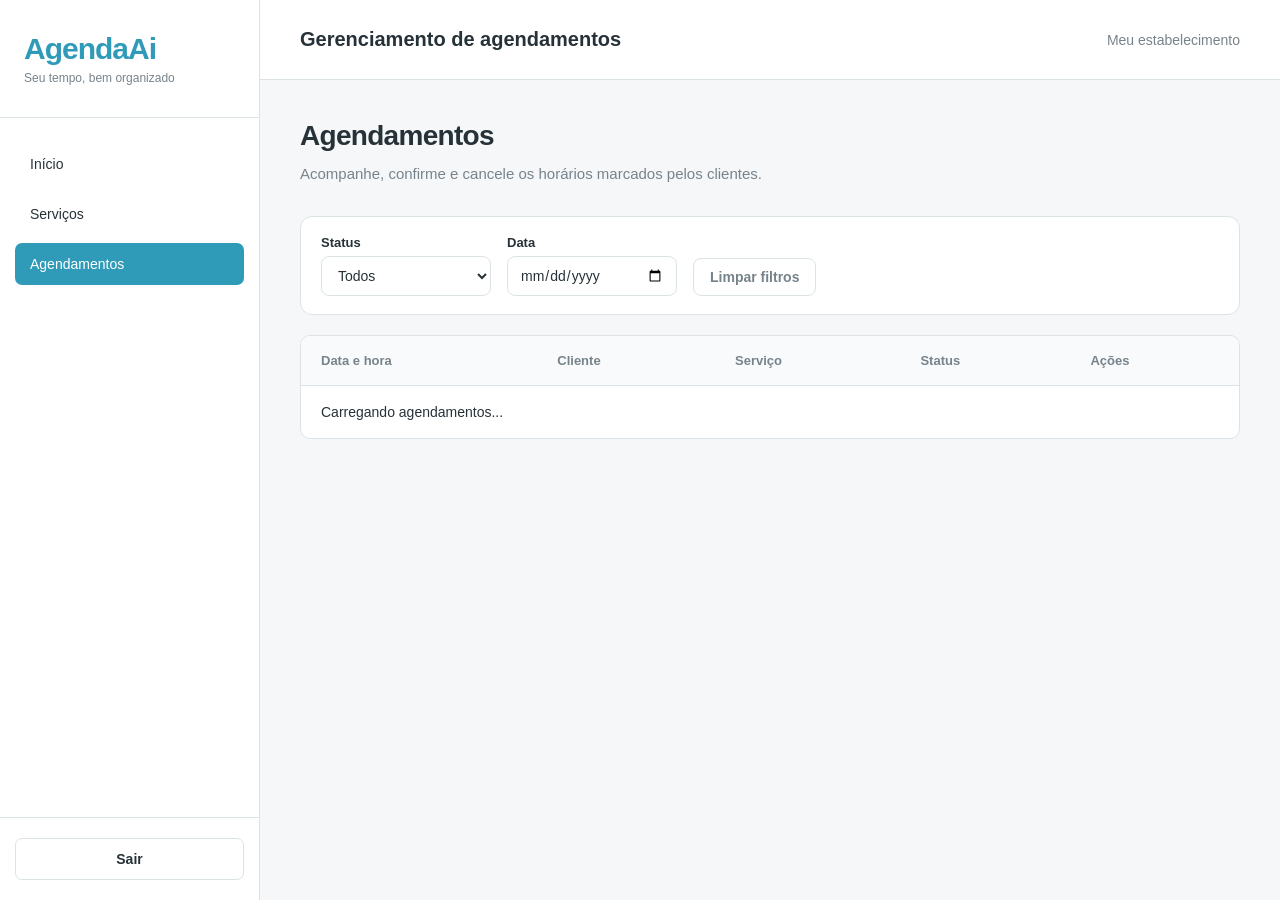
==== frontend/agendamentos.html @ 0bf01577 "feat: implementar tela de agendamentos" ====
<!DOCTYPE html>
<html lang="pt-BR">

<head>
    <meta charset="UTF-8">
    <meta name="viewport" content="width=device-width, initial-scale=1.0">
    <title>AgendaAi - Agendamentos</title>

    <!-- reaproveita o layout da tela de servicos (sidebar, topbar, tabela) -->
    <link rel="stylesheet" href="css/servicos.css">
    <!-- estilos extras so desta tela (filtros e status) -->
    <link rel="stylesheet" href="css/agendamentos.css">
</head>

<body>

    <main class="dashboard-container">

        <aside class="sidebar">

            <div class="sidebar-brand">
                <h1>AgendaAi</h1>
                <p>Seu tempo, bem organizado</p>
            </div>

            <nav class="sidebar-menu">

                <a href="inicio.html" class="menu-item">
                    Início
                </a>

                <a href="servicos.html" class="menu-item">
                    Serviços
                </a>

                <a href="agendamentos.html" class="menu-item active">
                    Agendamentos
                </a>

            </nav>

            <div class="sidebar-footer">
                <button id="btn-sair" type="button">
                    Sair
                </button>
            </div>

        </aside>

        <section class="main-content">

            <header class="topbar">
                <h2>Gerenciamento de agendamentos</h2>

                <div class="user-info">
                    <span>Meu estabelecimento</span>
                </div>
            </header>

            <div class="page-content">

                <div class="page-header">

                    <div>
                        <h1>Agendamentos</h1>
                        <p>Acompanhe, confirme e cancele os horários marcados pelos clientes.</p>
                    </div>

                </div>

                <!-- filtros (div, e nao form, para nao herdar o estilo de card do form) -->
                <div class="filtros">

                    <div class="filtro-grupo">
                        <label for="filtro-status">Status</label>
                        <select id="filtro-status">
                            <option value="">Todos</option>
                            <option value="pendente">Agendado</option>
                            <option value="confirmado">Confirmado</option>
                            <option value="concluido">Concluído</option>
                            <option value="cancelado">Cancelado</option>
                        </select>
                    </div>

                    <div class="filtro-grupo">
                        <label for="filtro-data">Data</label>
                        <input type="date" id="filtro-data">
                    </div>

                    <button id="btn-limpar-filtros" class="btn-limpar" type="button">
                        Limpar filtros
                    </button>

                </div>

                <section class="services-section">

                    <div class="table-container">

                        <table>
                            <thead>
                                <tr>
                                    <th>Data e hora</th>
                                    <th>Cliente</th>
                                    <th>Serviço</th>
                                    <th>Status</th>
                                    <th>Ações</th>
                                </tr>
                            </thead>

                            <tbody id="lista-agendamentos">
                                <tr>
                                    <td colspan="5">
                                        Carregando agendamentos...
                                    </td>
                                </tr>
                            </tbody>
                        </table>

                    </div>

                </section>

            </div>

        </section>

    </main>

    <script src="js/config.js"></script>
    

</body>

</html>
---- frontend/css/servicos.css ----
/* cores principais do agendaai */
:root {
    --azul-principal: #309BB8;
    --azul-hover: #267f99;
    --fundo: #f5f7f9;
    --branco: #ffffff;
    --texto: #263238;
    --cinza: #77838b;
    --borda: #dce3e7;
}

/* configuracoes gerais */
* {
    margin: 0;
    padding: 0;
    box-sizing: border-box;
}

body {
    font-family: "Segoe UI", Arial, sans-serif;
    color: var(--texto);
    background: var(--fundo);
}

/* estrutura principal */
.dashboard-container {
    display: flex;
    min-height: 100vh;
}

/* menu lateral */
.sidebar {
    width: 260px;
    min-height: 100vh;
    display: flex;
    flex-direction: column;
    flex-shrink: 0;
    background: var(--branco);
    border-right: 1px solid var(--borda);
}

/* identidade do menu */
.sidebar-brand {
    padding: 32px 24px;
    border-bottom: 1px solid var(--borda);
}

.sidebar-brand h1 {
    color: var(--azul-principal);
    font-size: 30px;
    font-weight: 700;
    letter-spacing: -1px;
}

.sidebar-brand p {
    margin-top: 5px;
    color: var(--cinza);
    font-size: 12px;
}

/* opcoes do menu */
.sidebar-menu {
    display: flex;
    flex-direction: column;
    gap: 8px;
    padding: 25px 15px;
}

.menu-item {
    padding: 13px 15px;
    border-radius: 7px;
    color: var(--texto);
    text-decoration: none;
    font-size: 14px;
    font-weight: 500;
    transition: background 0.2s, color 0.2s;
}

.menu-item:hover {
    background: #edf6f8;
    color: var(--azul-hover);
}

.menu-item.active {
    background: var(--azul-principal);
    color: var(--branco);
}

/* rodape do menu */
.sidebar-footer {
    margin-top: auto;
    padding: 20px 15px;
    border-top: 1px solid var(--borda);
}

.sidebar-footer button {
    width: 100%;
    padding: 12px;
    border: 1px solid var(--borda);
    border-radius: 7px;
    background: var(--branco);
    color: var(--texto);
    font-family: inherit;
    font-size: 14px;
    font-weight: 600;
    cursor: pointer;
    transition: 0.2s;
}

.sidebar-footer button:hover {
    background: #fceeee;
    border-color: #e5baba;
    color: #c0392b;
}

/* conteudo principal */
.main-content {
    flex: 1;
    min-width: 0;
}

/* cabecalho */
.topbar {
    min-height: 80px;
    display: flex;
    align-items: center;
    justify-content: space-between;
    gap: 15px;
    padding: 0 40px;
    background: var(--branco);
    border-bottom: 1px solid var(--borda);
}

.topbar h2 {
    font-size: 20px;
    font-weight: 600;
}

.user-info {
    color: var(--cinza);
    font-size: 14px;
}

/* area da pagina */
.page-content {
    padding: 40px;
}

/* cabecalho dos servicos */
.page-header {
    display: flex;
    align-items: center;
    justify-content: space-between;
    gap: 20px;
    margin-bottom: 30px;
}

.page-header h1 {
    font-size: 28px;
    font-weight: 650;
    letter-spacing: -0.7px;
}

.page-header p {
    margin-top: 10px;
    color: var(--cinza);
    font-size: 15px;
    line-height: 1.6;
}

/* botao de novo servico */
#btn-novo-servico,
.btn-novo-servico {
    padding: 12px 18px;
    border: none;
    border-radius: 7px;
    background: var(--azul-principal);
    color: var(--branco);
    font-family: inherit;
    font-size: 14px;
    font-weight: 600;
    cursor: pointer;
    transition: background 0.2s;
}

#btn-novo-servico:hover,
.btn-novo-servico:hover {
    background: var(--azul-hover);
}

/* tabela de servicos */
.services-section {
    background: var(--branco);
    border: 1px solid var(--borda);
    border-radius: 10px;
    overflow: hidden;
}

.table-container {
    width: 100%;
    overflow-x: auto;
}

table {
    width: 100%;
    border-collapse: collapse;
    text-align: left;
}

thead {
    background: #f8fafb;
}

th {
    padding: 17px 20px;
    color: var(--cinza);
    font-size: 13px;
    font-weight: 600;
    border-bottom: 1px solid var(--borda);
}

td {
    padding: 18px 20px;
    font-size: 14px;
    border-bottom: 1px solid var(--borda);
}

tbody tr:last-child td {
    border-bottom: none;
}

tbody tr:hover {
    background: #fafcfd;
}

/* botoes de acoes */
.btn-editar,
.btn-status {
    padding: 8px 12px;
    border: none;
    border-radius: 6px;
    font-family: inherit;
    font-size: 13px;
    font-weight: 600;
    cursor: pointer;
    transition: background 0.2s;
}

.btn-editar {
    background: #e8f4f7;
    color: var(--azul-principal);
    margin-right: 5px;
}

.btn-editar:hover {
    background: #d5edf2;
}

.btn-status {
    background: #edf0f2;
    color: #52616b;
}

.btn-status:hover {
    background: #dfe5e8;
}

.services-section table td:last-child {
    white-space: nowrap;
}

/* indicadores de status */
.status-servico {
    display: inline-block;
    padding: 5px 11px;
    border-radius: 20px;
    font-size: 12px;
    font-weight: 600;
}

.status-servico.ativo {
    background: #e5f5ec;
    color: #23834d;
}

.status-servico.inativo {
    background: #edf0f2;
    color: #66737c;
}

/* modal de cadastro e edicao */
.modal-overlay {
    display: none;
    position: fixed;
    inset: 0;
    z-index: 10;
    align-items: center;
    justify-content: center;
    padding: 20px;
    background: rgba(38, 50, 56, 0.45);
}

.modal-overlay.aberto {
    display: flex;
}

.modal-content {
    width: 100%;
    max-width: 520px;
    max-height: 90vh;
    overflow-y: auto;
    padding: 30px;
    background: var(--branco);
    border-radius: 12px;
    box-shadow: 0 10px 35px rgba(31, 54, 65, 0.15);
}

.modal-header {
    display: flex;
    align-items: center;
    justify-content: space-between;
    margin-bottom: 25px;
}

.modal-header h2 {
    font-size: 21px;
    font-weight: 600;
}

#btn-fechar-modal {
    border: none;
    background: transparent;
    color: var(--cinza);
    font-size: 28px;
    cursor: pointer;
}

/* campos do formulario */
#form-servico {
    display: flex;
    flex-direction: column;
    gap: 18px;
}

.input-group {
    display: flex;
    flex-direction: column;
    gap: 8px;
}

.input-group label {
    font-size: 14px;
    font-weight: 600;
}

.input-group input,
.input-group textarea {
    width: 100%;
    padding: 12px 14px;
    border: 1px solid var(--borda);
    border-radius: 7px;
    color: var(--texto);
    font-family: inherit;
    font-size: 14px;
    outline: none;
}

.input-group textarea {
    min-height: 90px;
    resize: vertical;
}

.input-group input:focus,
.input-group textarea:focus {
    border-color: var(--azul-principal);
    box-shadow: 0 0 0 3px rgba(48, 155, 184, 0.12);
}

/* organizacao dos campos */
.form-row {
    display: grid;
    grid-template-columns: 1fr 1fr;
    gap: 15px;
}

/* botoes do formulario */
.modal-actions {
    display: flex;
    justify-content: flex-end;
    gap: 10px;
    margin-top: 10px;
}

.modal-actions button {
    padding: 12px 18px;
    border: none;
    border-radius: 7px;
    font-family: inherit;
    font-size: 14px;
    font-weight: 600;
    cursor: pointer;
}

#btn-cancelar {
    background: #edf0f2;
    color: var(--texto);
}

#form-servico button[type="submit"] {
    background: var(--azul-principal);
    color: var(--branco);
}

#form-servico button[type="submit"]:hover {
    background: var(--azul-hover);
}

#mensagem-servico {
    color: #d64545;
    font-size: 13px;
}

/* responsividade */
@media (max-width: 760px) {

    .dashboard-container {
        flex-direction: column;
    }

    .sidebar {
        width: 100%;
        min-height: auto;
    }

    .sidebar-brand {
        padding: 20px;
    }

    .sidebar-menu {
        flex-direction: row;
        flex-wrap: wrap;
        padding: 12px;
    }

    .sidebar-footer {
        padding: 12px;
    }

    .sidebar-footer button {
        max-width: 180px;
    }

    .topbar {
        min-height: 65px;
        padding: 15px 20px;
        flex-wrap: wrap;
    }

    .page-content {
        padding: 25px 20px;
    }

    .page-header {
        align-items: flex-start;
        flex-direction: column;
    }

    #btn-novo-servico,
    .btn-novo-servico {
        width: 100%;
    }

    .table-container table {
        min-width: 650px;
    }
}

@media (max-width: 500px) {

    .modal-content {
        padding: 22px;
    }

    .form-row {
        grid-template-columns: 1fr;
    }
}

@media (max-width: 400px) {

    .sidebar-menu {
        gap: 5px;
    }

    .menu-item {
        padding: 10px;
        font-size: 13px;
    }

    .topbar h2 {
        font-size: 17px;
    }

    .page-content {
        padding: 20px 15px;
    }

    .modal-actions {
        flex-direction: column;
    }

    .modal-actions button {
        width: 100%;
    }

    .btn-editar,
    .btn-status {
        padding: 7px 9px;
        font-size: 12px;
    }
}
---- frontend/css/agendamentos.css ----
/* barra de filtros */
.filtros {
    display: flex;
    align-items: flex-end;
    flex-wrap: wrap;
    gap: 16px;
    margin-bottom: 20px;
    padding: 18px 20px;
    background: var(--branco, #ffffff);
    border: 1px solid var(--borda, #dce3e7);
    border-radius: 12px;
}

.filtro-grupo {
    display: flex;
    flex-direction: column;
    gap: 6px;
}

.filtro-grupo label {
    font-size: 13px;
    font-weight: 600;
    color: var(--texto, #263238);
}

.filtro-grupo select,
.filtro-grupo input {
    min-width: 170px;
    padding: 10px 12px;
    border: 1px solid var(--borda, #dce3e7);
    border-radius: 8px;
    background: var(--branco, #ffffff);
    color: var(--texto, #263238);
    font-family: inherit;
    font-size: 14px;
    outline: none;
    transition: border-color 0.2s, box-shadow 0.2s;
}

.filtro-grupo select:focus,
.filtro-grupo input:focus {
    border-color: var(--azul-principal, #309BB8);
    box-shadow: 0 0 0 3px rgba(48, 155, 184, 0.12);
}

.btn-limpar {
    padding: 10px 16px;
    border: 1px solid var(--borda, #dce3e7);
    border-radius: 8px;
    background: transparent;
    color: var(--cinza, #77838b);
    font-family: inherit;
    font-size: 14px;
    font-weight: 600;
    cursor: pointer;
    transition: background 0.2s, color 0.2s;
}

.btn-limpar:hover {
    background: var(--fundo, #f5f7f9);
    color: var(--texto, #263238);
}

/* etiqueta de status */
.badge-status {
    display: inline-block;
    padding: 4px 10px;
    border-radius: 999px;
    font-size: 12px;
    font-weight: 600;
}

.badge-pendente {
    background: #fff4d6;
    color: #8a6100;
}

.badge-confirmado {
    background: #dff3f8;
    color: #1f6f85;
}

.badge-concluido {
    background: #e0f5e6;
    color: #23753a;
}

.badge-cancelado {
    background: #fbe3e3;
    color: #b03a3a;
}

/* botoes de acao da tabela */
.btn-confirmar,
.btn-cancelar-agendamento,
.btn-concluir {
    padding: 7px 12px;
    margin-right: 6px;
    border-radius: 6px;
    font-family: inherit;
    font-size: 13px;
    font-weight: 600;
    cursor: pointer;
    transition: background 0.2s, color 0.2s;
}

.btn-confirmar,
.btn-concluir {
    border: 1px solid var(--azul-principal, #309BB8);
    background: var(--azul-principal, #309BB8);
    color: var(--branco, #ffffff);
}

.btn-confirmar:hover,
.btn-concluir:hover {
    background: var(--azul-hover, #267f99);
}

.btn-cancelar-agendamento {
    border: 1px solid #d64545;
    background: transparent;
    color: #d64545;
}

.btn-cancelar-agendamento:hover {
    background: #d64545;
    color: var(--branco, #ffffff);
}

@media (max-width: 760px) {

    .filtro-grupo,
    .filtro-grupo select,
    .filtro-grupo input,
    .btn-limpar {
        width: 100%;
    }
}

/* telefone embaixo do nome do cliente */
.telefone-cliente {
    display: block;
    margin-top: 2px;
    font-size: 12px;
    color: var(--cinza, #77838b);
}
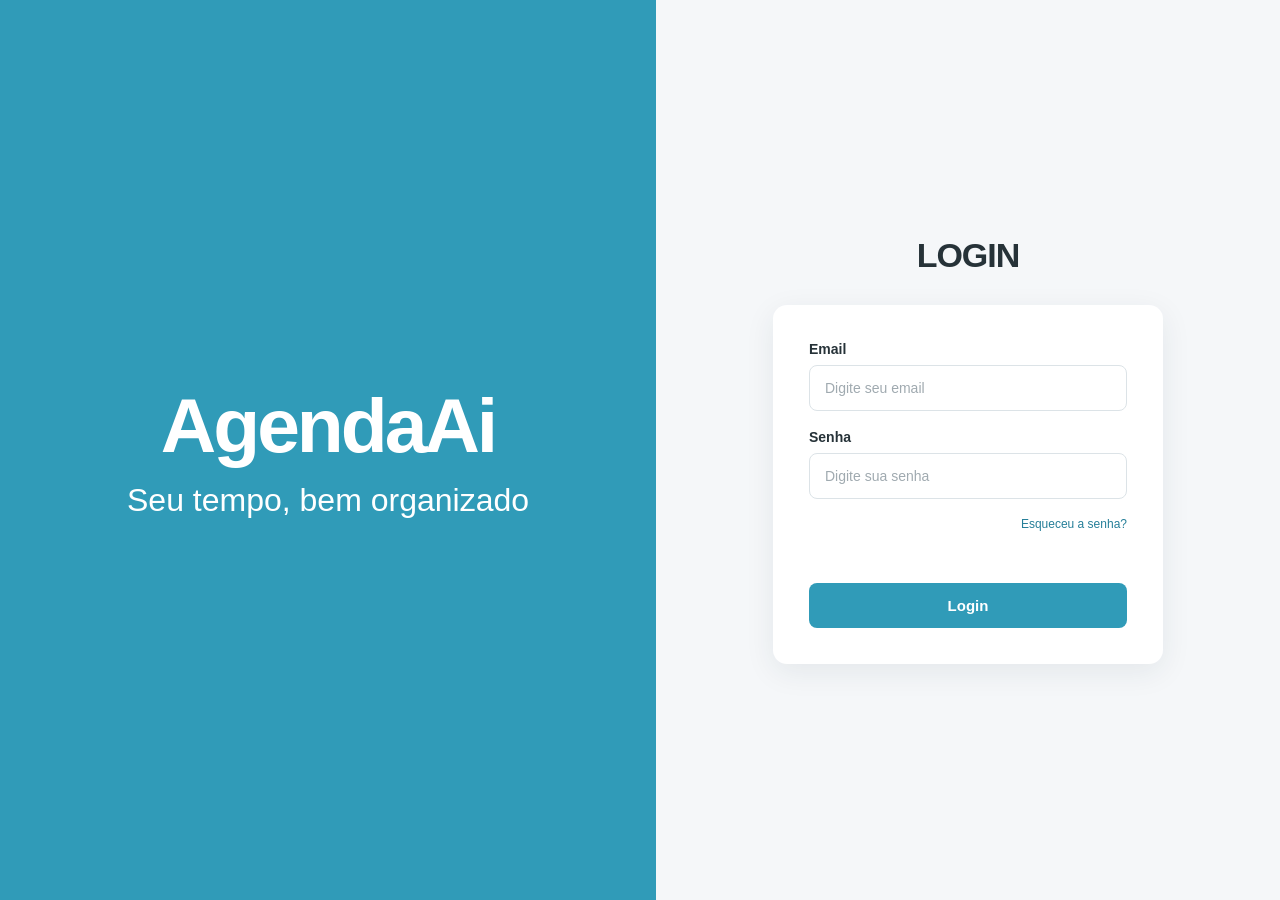
==== commit 805eadad: "feat: implementar tela de estabelecimento" ====
--- a/frontend/agendamentos.html
+++ b/frontend/agendamentos.html
@@ -128,7 +128,7 @@
     </main>
 
     <script src="js/config.js"></script>
-    
+    <script src="js/agendamentos.js"></script>
 
 </body>
 
